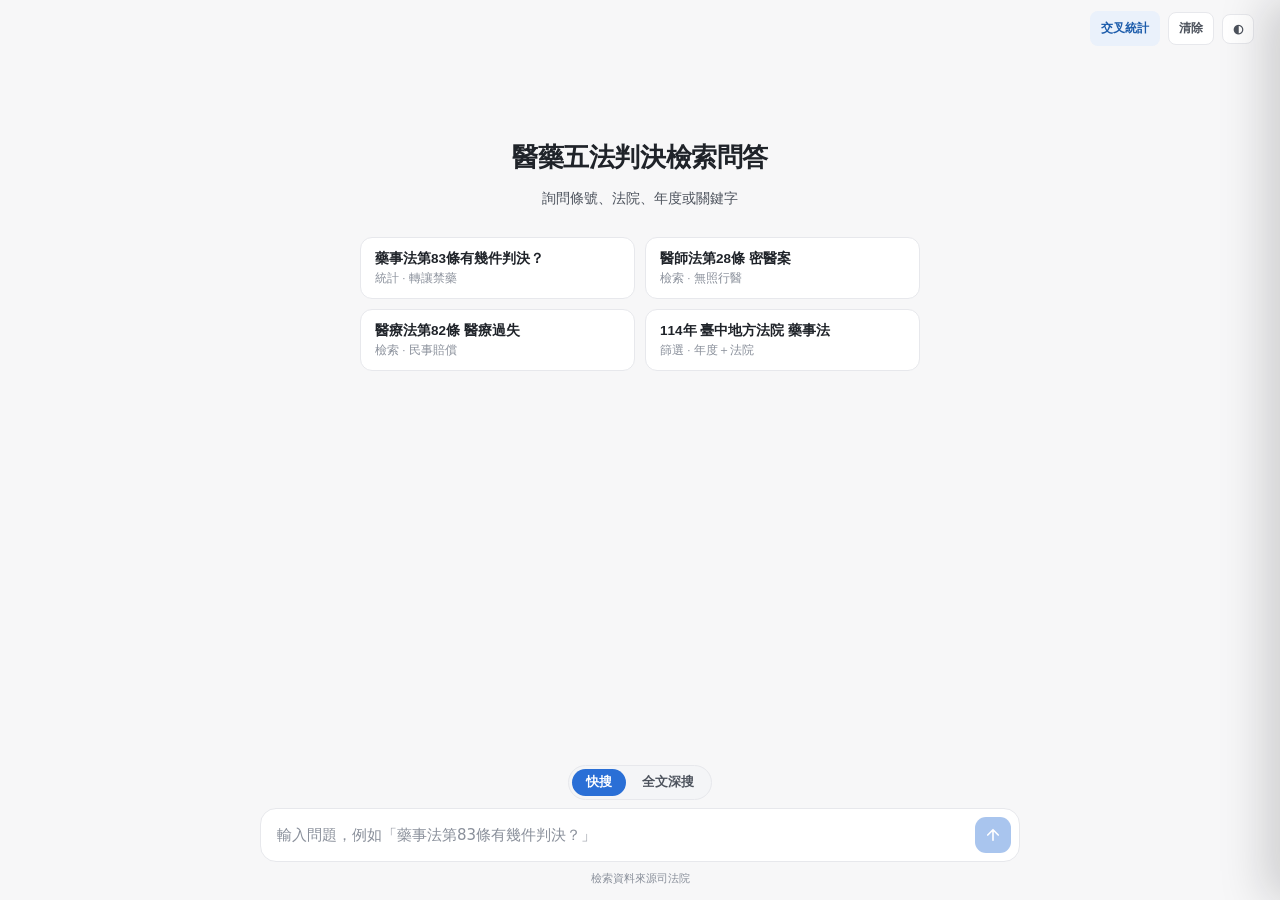
==== medlaw-qa/index.html @ 56dd3f6e "Fix track actual medlaw-qa files instead of nested Git repository" ====
<!doctype html>
<html lang="zh-Hant" data-theme="light">
<head>
<meta charset="utf-8">
<meta name="viewport" content="width=device-width, initial-scale=1">
<title>醫藥法規判決問答</title>
<link rel="stylesheet" href="styles.css">
</head>
<body>
<div id="app" class="chat-root">

<header class="hd">
  <div class="right">
    <a class="hbtn stats" id="statsbtn" href="../crosstab.html" target="_blank" rel="noopener">交叉統計</a>
    <button class="hbtn" id="clearbtn" type="button">清除</button>
    <button class="hbtn" id="themebtn" type="button">◐</button>
  </div>
</header>

<main class="scroll" id="scroll">
  <div class="col" id="col">
    <div class="empty" id="empty">
      <h1>醫藥五法判決檢索問答</h1>
      <p>詢問條號、法院、年度或關鍵字</p>
      <div class="examples" id="examples"></div>
    </div>
  </div>
</main>

<div class="dock">
  <div class="dockcol">
    <div class="modes" id="modes">
      <button class="mode on" data-mode="fast" type="button">快搜</button>
      <button class="mode" data-mode="deep" type="button">全文深搜</button>
    </div>
    <div class="inbox">
      <textarea id="ta" rows="1" placeholder="輸入問題，例如「藥事法第83條有幾件判決？」" aria-label="輸入問題"></textarea>
      <button class="send" id="send" type="button" disabled aria-label="送出">
        <svg width="18" height="18" viewBox="0 0 24 24" fill="none" stroke="currentColor" stroke-width="2.2" stroke-linecap="round" stroke-linejoin="round"><path d="M12 19V5M5 12l7-7 7 7"/></svg>
      </button>
    </div>
    <div class="disc">檢索資料來源司法院</div>
  </div>
</div>

<div class="pv-scrim" id="pv-scrim"></div>
<aside class="preview" id="preview" aria-hidden="true" aria-label="裁判書預覽">
  <div class="pv-head">
    <div style="min-width:0">
      <div class="pv-eyebrow">裁判書預覽</div>
      <div class="pv-title" id="pv-title"></div>
    </div>
    <button class="pv-close" id="pv-close" type="button" aria-label="關閉預覽">×</button>
  </div>
  <div class="pv-body" id="pv-body"></div>
  <div class="pv-foot">
    <a class="pv-src" id="pv-src" target="_blank" rel="noopener">在司法院裁判書系統開啟原文 ↗</a>
  </div>
</aside>

</div>
<script src="data/search-index.js"></script>
<script src="data/stats.js"></script>
<script src="fts.js"></script>
<script src="search.js"></script>
<script src="app.js"></script>
</body>
</html>
---- medlaw-qa/styles.css ----
/* medlaw-qa — chat UI styles */
html,body{margin:0;height:100%}

.chat-root{
    --page:#f7f7f8; --surface:#ffffff; --surface-2:#f4f5f7; --bubble-user:#eef4fb;
    --ink:#1f2329; --ink-2:#4c525c; --muted:#8a909b; --hair:#e7e8ec; --hair-2:#eceef1;
    --accent:#2a6fd6; --accent-ink:#1c5cab; --ring:rgba(31,35,41,.10);
    --tag:#eaf1fb; --tag-ink:#1c5cab;
    --shadow:0 1px 2px rgba(16,19,25,.05); --shadow-lg:0 12px 40px rgba(16,19,25,.10);
    color-scheme:light;
  }
  /* 預設為淺色；深色僅在使用者按下切換鈕（data-theme="dark"）時套用 */
  :root[data-theme="light"] .chat-root{--page:#f7f7f8;--surface:#ffffff;--surface-2:#f4f5f7;--bubble-user:#eef4fb;--ink:#1f2329;--ink-2:#4c525c;--muted:#8a909b;--hair:#e7e8ec;--hair-2:#eceef1;--accent:#2a6fd6;--accent-ink:#1c5cab;--ring:rgba(31,35,41,.10);--tag:#eaf1fb;--tag-ink:#1c5cab;color-scheme:light;}
  :root[data-theme="dark"] .chat-root{--page:#0f1012;--surface:#1a1c1f;--surface-2:#212327;--bubble-user:#243244;--ink:#ececed;--ink-2:#b6bbc4;--muted:#868c96;--hair:#2a2c31;--hair-2:#26282c;--accent:#4a92e8;--accent-ink:#7fb0ee;--ring:rgba(255,255,255,.12);--tag:#1b2735;--tag-ink:#8fbdf2;color-scheme:dark;}

  .chat-root *{box-sizing:border-box}
  .chat-root{font-family:system-ui,-apple-system,"Segoe UI","Noto Sans TC",sans-serif;background:var(--page);color:var(--ink);
    height:100vh;display:flex;flex-direction:column;-webkit-font-smoothing:antialiased;line-height:1.6}
  /* header */
  .hd{flex:none;display:flex;align-items:center;justify-content:space-between;gap:12px;
    padding:11px clamp(14px,4vw,26px);background:transparent}
  .hd .brand{display:flex;align-items:center;gap:10px;min-width:0}
  .mark{width:30px;height:30px;border-radius:8px;flex:none;background:linear-gradient(150deg,var(--accent),var(--accent-ink));
    color:#fff;display:grid;place-items:center;font-weight:800;font-size:15px;box-shadow:var(--shadow)}
  .brand .t{font-weight:700;font-size:15px;letter-spacing:-.01em;white-space:nowrap;overflow:hidden;text-overflow:ellipsis}
  .brand .s{font-size:11.5px;color:var(--muted);white-space:nowrap}
  .pill{font-size:10.5px;font-weight:700;letter-spacing:.04em;color:var(--tag-ink);background:var(--tag);
    padding:3px 8px;border-radius:999px;white-space:nowrap}
  .hbtn{border:1px solid var(--hair);background:var(--surface);color:var(--ink-2);border-radius:8px;padding:7px 10px;
    font-size:12px;font-weight:600;cursor:pointer}
  .hbtn:hover{border-color:var(--ring)}
  a.hbtn{text-decoration:none;display:inline-flex;align-items:center;gap:5px}
  a.hbtn.stats{color:var(--tag-ink);background:var(--tag);border-color:transparent}
  a.hbtn.stats:hover{border-color:var(--accent)}
  .hd .right{display:flex;align-items:center;gap:8px;margin-left:auto}
  @media(max-width:560px){.brand .s{display:none}.pill{display:none}}

  /* scroll area */
  .scroll{flex:1;overflow-y:auto;scroll-behavior:smooth}
  .col{max-width:760px;margin:0 auto;padding:26px clamp(14px,4vw,22px) 12px}

  /* empty state */
  .empty{min-height:100%;display:flex;flex-direction:column;align-items:center;justify-content:center;text-align:center;
    padding:6vh 0 4vh;gap:6px}
  .empty h1{font-size:clamp(20px,3vw,26px);font-weight:750;letter-spacing:-.015em;margin:0}
  .empty p{color:var(--ink-2);font-size:14px;max-width:46ch;margin:2px 0 0}
  .examples{display:grid;grid-template-columns:1fr 1fr;gap:10px;width:100%;max-width:560px;margin-top:22px}
  @media(max-width:520px){.examples{grid-template-columns:1fr}}
  .ex{text-align:left;border:1px solid var(--hair);background:var(--surface);border-radius:12px;padding:12px 14px;
    cursor:pointer;transition:border-color .12s,transform .06s}
  .ex:hover{border-color:var(--accent);transform:translateY(-1px)}
  .ex .q{font-size:13.5px;font-weight:600;color:var(--ink)}
  .ex .h{font-size:11.5px;color:var(--muted);margin-top:3px}

  /* messages */
  .msg{display:flex;gap:12px;margin:20px 0;align-items:flex-start}
  .msg.user{flex-direction:row-reverse}
  .av{width:30px;height:30px;border-radius:8px;flex:none;display:grid;place-items:center;font-weight:700;font-size:13px}
  .av.bot{background:linear-gradient(150deg,var(--accent),var(--accent-ink));color:#fff}
  .av.me{background:var(--surface-2);color:var(--ink-2);border:1px solid var(--hair)}
  .body{min-width:0;max-width:calc(100% - 44px)}
  .msg.user .body{display:flex;justify-content:flex-end}
  .bubble{border-radius:14px;padding:11px 15px;font-size:14.5px}
  .msg.user .bubble{background:var(--bubble-user);color:var(--ink);border-top-right-radius:5px;max-width:100%}
  .msg.bot .bubble{background:transparent;padding-left:0;padding-top:3px}
  .bubble p{margin:0 0 8px}.bubble p:last-child{margin-bottom:0}
  .bubble b{font-weight:700}
  .bubble .muted-note{color:var(--muted);font-size:12.5px}
  .caret::after{content:'▍';color:var(--accent);animation:blink 1s steps(1) infinite}
  @keyframes blink{50%{opacity:0}}

  /* stat chip inside answer */
  .statline{display:flex;flex-wrap:wrap;gap:8px;margin:4px 0 10px}
  .stat{background:var(--surface-2);border:1px solid var(--hair);border-radius:10px;padding:8px 12px}
  .stat .n{font-size:19px;font-weight:770;font-variant-numeric:tabular-nums;color:var(--accent-ink)}
  .stat .l{font-size:11px;color:var(--muted);margin-top:1px}

  /* source cards */
  .src-h{font-size:11.5px;font-weight:700;letter-spacing:.06em;text-transform:uppercase;color:var(--muted);margin:12px 0 8px}
  .cards{display:flex;flex-direction:column;gap:8px}
  .card{border:1px solid var(--hair);background:var(--surface);border-radius:12px;padding:11px 13px;
    transition:border-color .12s}
  .card:hover{border-color:var(--ring)}
  .card .top{display:flex;align-items:center;gap:8px;flex-wrap:wrap;margin-bottom:4px}
  .tags{display:flex;gap:5px;flex-wrap:wrap}
  .lt{font-size:10.5px;font-weight:700;color:var(--tag-ink);background:var(--tag);padding:2px 7px;border-radius:999px}
  .card .num{font-size:13.5px;font-weight:680;color:var(--ink)}
  .card .meta{font-size:12px;color:var(--muted);margin-left:auto;font-variant-numeric:tabular-nums;white-space:nowrap}
  .card .zhu{font-size:12.5px;color:var(--ink-2);margin:2px 0 8px;display:-webkit-box;-webkit-line-clamp:2;-webkit-box-orient:vertical;overflow:hidden}
  .card .res{font-size:12px;color:var(--accent-ink);font-weight:600;margin-bottom:8px}
  .card .open{display:inline-flex;align-items:center;gap:5px;font-size:12.5px;font-weight:650;color:var(--accent);
    text-decoration:none;border:1px solid var(--hair);border-radius:8px;padding:5px 10px;background:transparent;cursor:pointer;font-family:inherit}
  .card .open:hover{border-color:var(--accent);background:var(--tag)}

  /* 載入更多 */
  .more{margin-top:10px;width:100%;border:1px solid var(--hair);background:var(--surface);color:var(--ink-2);
    border-radius:10px;padding:9px;font-family:inherit;font-size:13px;font-weight:600;cursor:pointer}
  .more:hover{border-color:var(--accent);color:var(--accent)}
  .more:disabled{opacity:.55;cursor:default;border-color:var(--hair);color:var(--muted)}
  /* 縮小範圍 chips */
  .narrow{display:flex;flex-wrap:wrap;gap:6px;align-items:center;margin:22px 0 2px}
  .narrow .nl{font-size:11.5px;color:var(--muted);font-weight:600;margin-right:2px}
  .nchip{border:1px solid var(--hair);background:var(--surface);color:var(--ink-2);border-radius:999px;
    padding:4px 11px;font-size:12.5px;font-weight:600;cursor:pointer;font-family:inherit}
  .nchip:hover{border-color:var(--accent);color:var(--accent)}

  /* generative reveal: staggered card entrance + "searching" indicator */
  .reveal{opacity:0;transform:translateY(8px)}
  .reveal.in{opacity:1;transform:none;transition:opacity .46s ease,transform .46s ease}
  .src-loading{display:flex;align-items:center;gap:8px;color:var(--muted);font-size:12.5px;margin:12px 0 6px}
  .src-loading .dots{display:inline-flex;gap:4px}
  .src-loading .dots i{width:6px;height:6px;border-radius:50%;background:var(--muted);
    animation:dot 1.1s infinite ease-in-out}
  .src-loading .dots i:nth-child(2){animation-delay:.15s}
  .src-loading .dots i:nth-child(3){animation-delay:.3s}
  @keyframes dot{0%,60%,100%{opacity:.3;transform:translateY(0)}30%{opacity:1;transform:translateY(-3px)}}

  /* right-side judgment preview drawer */
  .pv-scrim{position:fixed;inset:0;background:rgba(15,18,24,.32);opacity:0;visibility:hidden;
    transition:opacity .2s;z-index:55}
  .pv-scrim.open{opacity:1;visibility:visible}
  .preview{position:fixed;top:0;right:0;height:100%;width:min(540px,94vw);background:var(--surface);
    border-left:1px solid var(--hair);box-shadow:-14px 0 44px rgba(15,18,24,.18);
    transform:translateX(100%);transition:transform .24s ease;z-index:60;display:flex;flex-direction:column}
  .preview.open{transform:none}
  .pv-head{flex:none;display:flex;align-items:flex-start;gap:10px;padding:16px 18px;border-bottom:1px solid var(--hair)}
  .pv-eyebrow{font-size:10.5px;font-weight:700;letter-spacing:.08em;text-transform:uppercase;color:var(--muted)}
  .pv-title{font-weight:730;font-size:15.5px;line-height:1.4;margin-top:3px;color:var(--ink)}
  .pv-close{margin-left:auto;flex:none;border:1px solid var(--hair);background:transparent;border-radius:8px;
    width:32px;height:32px;cursor:pointer;font-size:18px;line-height:1;color:var(--ink-2)}
  .pv-close:hover{border-color:var(--accent);color:var(--accent)}
  .pv-body{flex:1;overflow-y:auto;padding:16px 18px}
  .pv-meta{display:grid;grid-template-columns:auto 1fr;gap:7px 14px;margin-bottom:16px}
  .pv-meta dt{font-size:12px;color:var(--muted);font-weight:600}
  .pv-meta dd{font-size:13px;color:var(--ink);margin:0;font-variant-numeric:tabular-nums}
  .pv-tags{display:flex;gap:5px;flex-wrap:wrap}
  .pv-sec{font-size:11.5px;font-weight:700;letter-spacing:.05em;text-transform:uppercase;color:var(--muted);
    margin:14px 0 6px;padding-top:12px;border-top:1px solid var(--hair)}
  .pv-zhu{font-size:14px;line-height:1.8;color:var(--ink);white-space:pre-wrap}
  .pv-full{font-size:14px;color:var(--ink)}
  .pv-full .pv-p{margin:0 0 11px;line-height:1.9;text-align:justify}
  .pv-full mark{scroll-margin:80px}
  .pv-note{font-size:12px;color:var(--muted);margin-top:10px;line-height:1.6}
  .pv-foot{flex:none;padding:12px 18px;border-top:1px solid var(--hair)}
  .pv-src{display:flex;align-items:center;justify-content:center;gap:6px;width:100%;font-size:13.5px;font-weight:650;
    color:#fff;background:var(--accent);border:0;border-radius:10px;padding:11px;text-decoration:none;cursor:pointer}
  .pv-src:hover{background:var(--accent-ink)}

  /* input dock */
  .dock{flex:none;background:linear-gradient(to top,var(--page) 70%,transparent);padding:6px clamp(14px,4vw,22px) 12px}
  .dockcol{max-width:760px;margin:0 auto}
  /* search-mode toggle */
  .modes{display:flex;gap:2px;width:max-content;margin:0 auto 8px;padding:3px;background:var(--surface-2);
    border:1px solid var(--hair);border-radius:999px}
  .modes .mode{border:0;background:transparent;color:var(--ink-2);border-radius:999px;padding:5px 14px;
    font-family:inherit;font-size:12.5px;font-weight:650;cursor:pointer}
  .modes .mode.on{background:var(--accent);color:#fff}
  /* full-text snippet inside a source card */
  .card .snip{font-size:12.5px;line-height:1.7;color:var(--ink-2);margin:2px 0 8px}
  mark{background:rgba(42,111,214,.18);color:inherit;border-radius:2px;padding:0 1px}
  :root[data-theme="dark"] mark{background:rgba(74,146,232,.30)}
  .inbox{display:flex;align-items:flex-end;gap:8px;background:var(--surface);border:1px solid var(--hair);
    border-radius:16px;padding:8px 8px 8px 16px}
  .inbox:focus-within{border-color:var(--accent)}
  textarea{flex:1;border:0;outline:0;resize:none;background:transparent;color:var(--ink);font:inherit;font-size:15px;
    line-height:1.5;max-height:160px;padding:6px 0}
  textarea::placeholder{color:var(--muted)}
  .send{flex:none;width:36px;height:36px;border-radius:11px;border:0;background:var(--accent);color:#fff;cursor:pointer;
    display:grid;place-items:center;transition:opacity .12s,background .12s}
  .send:disabled{opacity:.4;cursor:default}
  .send:not(:disabled):hover{background:var(--accent-ink)}
  .disc{text-align:center;font-size:11px;color:var(--muted);margin-top:8px}
  .disc b{color:var(--ink-2);font-weight:650}
  @media (prefers-reduced-motion:reduce){.caret::after{animation:none}.ex:hover{transform:none}
    .reveal{opacity:1;transform:none}.src-loading .dots i{animation:none}}
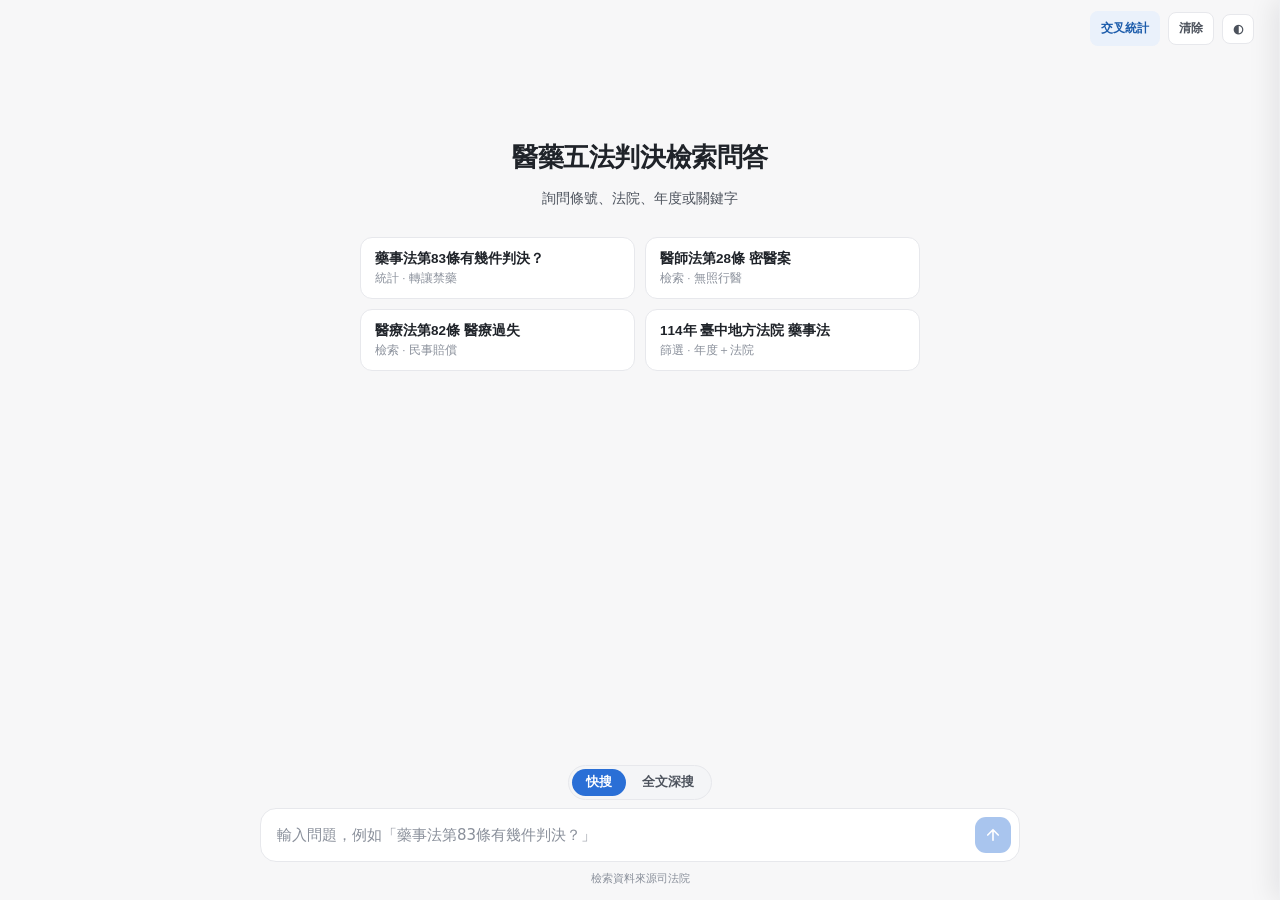
==== commit 071bd3cb: "Fix some bugs" ====
--- a/medlaw-qa/index.html
+++ b/medlaw-qa/index.html
@@ -3,7 +3,8 @@
 <head>
 <meta charset="utf-8">
 <meta name="viewport" content="width=device-width, initial-scale=1">
-<title>醫藥法規判決問答</title>
+<link rel="icon" href="../favicon.ico">
+<title>醫藥五法判決檢索問答 | 全文搜尋・司法院裁判書</title>
 <link rel="stylesheet" href="styles.css">
 </head>
 <body>
--- a/medlaw-qa/styles.css
+++ b/medlaw-qa/styles.css
@@ -36,7 +36,11 @@
   @media(max-width:560px){.brand .s{display:none}.pill{display:none}}
 
   /* scroll area */
-  .scroll{flex:1;overflow-y:auto;scroll-behavior:smooth}
+  .scroll{flex:1;overflow-y:auto;scroll-behavior:smooth;
+    scrollbar-width:none;scrollbar-color:transparent transparent}
+  .scroll::-webkit-scrollbar{width:0;height:0}
+  .scroll::-webkit-scrollbar-track{background:transparent}
+  .scroll::-webkit-scrollbar-thumb{background:transparent}
   .col{max-width:760px;margin:0 auto;padding:26px clamp(14px,4vw,22px) 12px}
 
   /* empty state */
@@ -66,7 +70,8 @@
   .bubble p{margin:0 0 8px}.bubble p:last-child{margin-bottom:0}
   .bubble b{font-weight:700}
   .bubble .muted-note{color:var(--muted);font-size:12.5px}
-  .caret::after{content:'▍';color:var(--accent);animation:blink 1s steps(1) infinite}
+  .caret::after{content:'';display:inline-block;width:.58em;height:.58em;border-radius:50%;
+    background:var(--accent);vertical-align:middle;margin:0 1px 2px 2px;animation:blink 1s steps(1) infinite}
   @keyframes blink{50%{opacity:0}}
 
   /* stat chip inside answer */
@@ -108,14 +113,21 @@
   .reveal{opacity:0;transform:translateY(8px)}
   .reveal.in{opacity:1;transform:none;transition:opacity .46s ease,transform .46s ease}
   .src-loading{display:flex;align-items:center;gap:8px;color:var(--muted);font-size:12.5px;margin:12px 0 6px}
-  .src-loading .dots{display:inline-flex;gap:4px}
-  .src-loading .dots i{width:6px;height:6px;border-radius:50%;background:var(--muted);
-    animation:dot 1.1s infinite ease-in-out}
-  .src-loading .dots i:nth-child(2){animation-delay:.15s}
-  .src-loading .dots i:nth-child(3){animation-delay:.3s}
+  .dots{display:inline-flex;gap:4px}
+  .dots i{width:6px;height:6px;border-radius:50%;background:var(--muted);animation:dot 1.1s infinite ease-in-out}
+  .dots i:nth-child(2){animation-delay:.15s}
+  .dots i:nth-child(3){animation-delay:.3s}
   @keyframes dot{0%,60%,100%{opacity:.3;transform:translateY(0)}30%{opacity:1;transform:translateY(-3px)}}
+  /* 思考中 + 可展開的思考過程 */
+  .thinking{margin:2px 0 4px}
+  .th-head{display:flex;align-items:center;gap:8px;color:var(--ink-2);font-size:14px}
+  .th-toggle{border:0;background:transparent;color:var(--muted);font-family:inherit;font-size:12px;cursor:pointer;padding:2px 4px}
+  .th-toggle:hover{color:var(--accent)}
+  .th-detail{margin:7px 0 0 3px;padding-left:11px;border-left:2px solid var(--hair)}
+  .th-step{font-size:12px;color:var(--muted);line-height:2;font-variant-numeric:tabular-nums}
 
   /* right-side judgment preview drawer */
+  .chat-root{--pv-w:clamp(400px,42vw,560px);transition:padding-right .24s ease}
   .pv-scrim{position:fixed;inset:0;background:rgba(15,18,24,.32);opacity:0;visibility:hidden;
     transition:opacity .2s;z-index:55}
   .pv-scrim.open{opacity:1;visibility:visible}
@@ -123,6 +135,14 @@
     border-left:1px solid var(--hair);box-shadow:-14px 0 44px rgba(15,18,24,.18);
     transform:translateX(100%);transition:transform .24s ease;z-index:60;display:flex;flex-direction:column}
   .preview.open{transform:none}
+  /* active source card (the one shown in the drawer) */
+  .card.active{border-color:var(--accent);box-shadow:inset 3px 0 0 var(--accent);background:var(--tag)}
+  /* desktop: split / push layout (no scrim; chat shifts left to make room) */
+  @media (min-width:900px){
+    .pv-scrim{display:none}
+    .preview{width:var(--pv-w);box-shadow:-8px 0 24px rgba(15,18,24,.08)}
+    .chat-root.drawer-open{padding-right:var(--pv-w)}
+  }
   .pv-head{flex:none;display:flex;align-items:flex-start;gap:10px;padding:16px 18px;border-bottom:1px solid var(--hair)}
   .pv-eyebrow{font-size:10.5px;font-weight:700;letter-spacing:.08em;text-transform:uppercase;color:var(--muted)}
   .pv-title{font-weight:730;font-size:15.5px;line-height:1.4;margin-top:3px;color:var(--ink)}
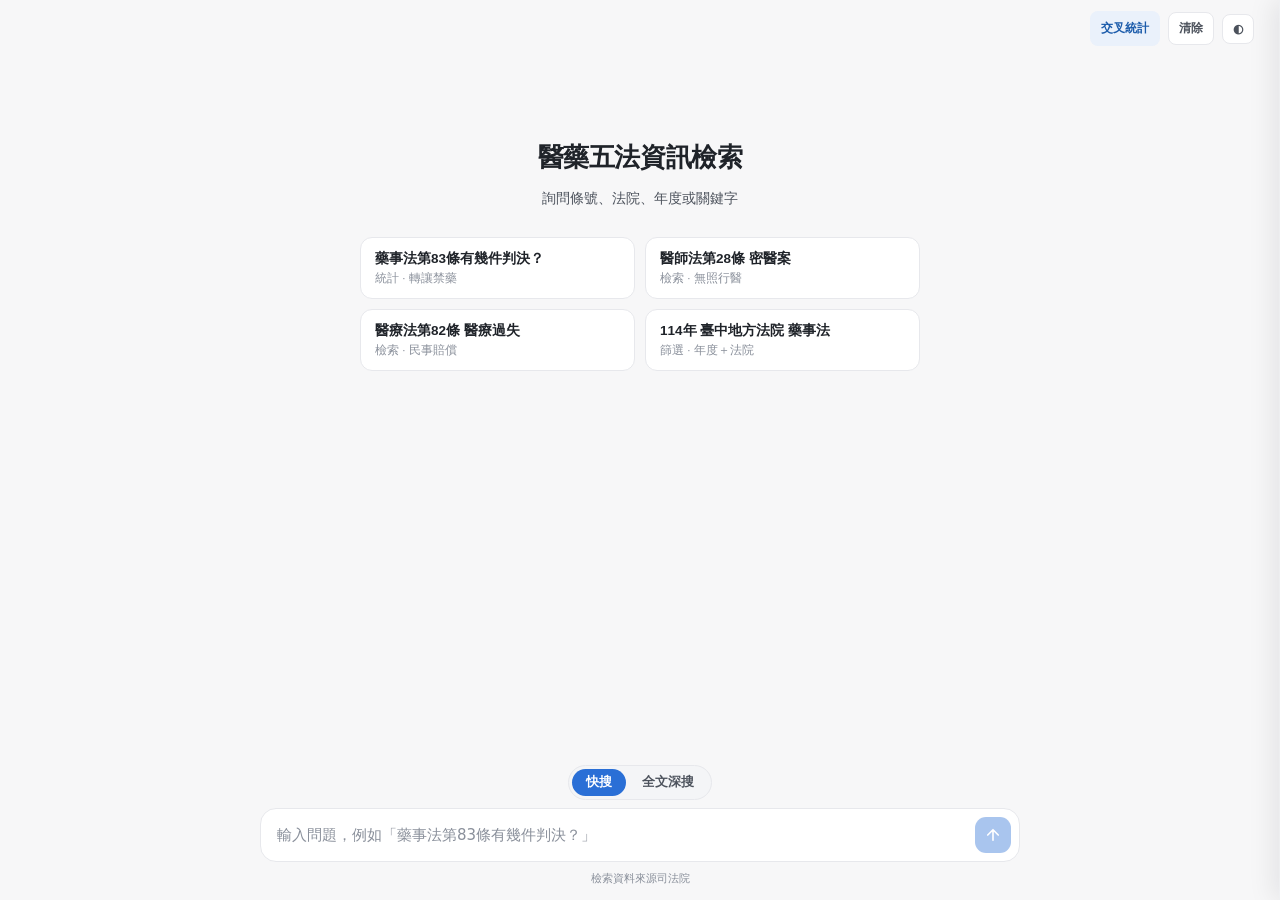
==== commit 4169366d: "Fix some bugs" ====
--- a/medlaw-qa/index.html
+++ b/medlaw-qa/index.html
@@ -4,7 +4,7 @@
 <meta charset="utf-8">
 <meta name="viewport" content="width=device-width, initial-scale=1">
 <link rel="icon" href="../favicon.ico">
-<title>醫藥五法判決檢索問答 | 全文搜尋・司法院裁判書</title>
+<title>醫藥五法資訊檢索 | 全文搜尋・司法院裁判書</title>
 <link rel="stylesheet" href="styles.css">
 </head>
 <body>
@@ -21,7 +21,7 @@
 <main class="scroll" id="scroll">
   <div class="col" id="col">
     <div class="empty" id="empty">
-      <h1>醫藥五法判決檢索問答</h1>
+      <h1>醫藥五法資訊檢索</h1>
       <p>詢問條號、法院、年度或關鍵字</p>
       <div class="examples" id="examples"></div>
     </div>
